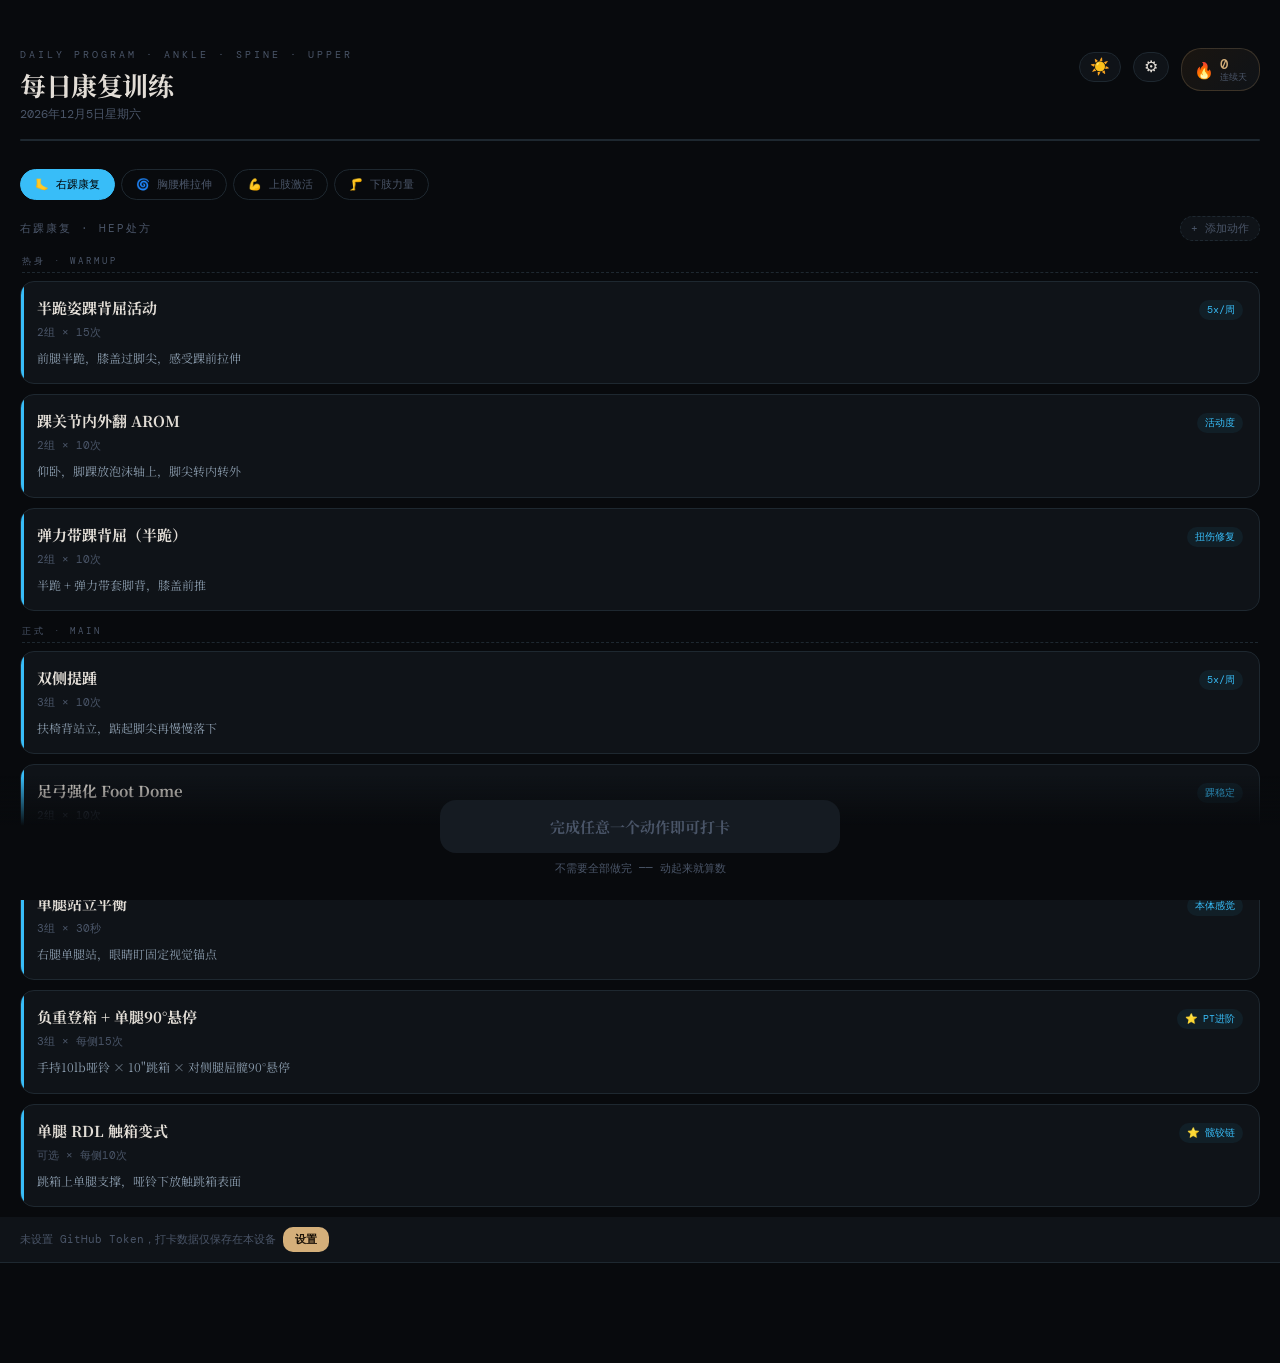
==== index.html @ ea58a3ab "feat: add lower body module — Glute Bridge, 螃蟹步, 深蹲, 单腿RDL, 鸽式 - 5 exercises across warmup/main/cool" ====
<!DOCTYPE html>
<html lang="zh">
<head>
<meta charset="UTF-8">
<meta name="viewport" content="width=device-width, initial-scale=1.0, maximum-scale=1.0, user-scalable=no">
<meta name="apple-mobile-web-app-capable" content="yes">
<meta name="apple-mobile-web-app-status-bar-style" content="black-translucent">
<meta name="apple-mobile-web-app-title" content="每日康复">
<title>每日康复训练</title>
<link rel="stylesheet" href="styles/main.css?v=2026-04-22d">
</head>
<body>

<div class="header">
  <div class="header-top">
    <div class="header-left">
      <div class="header-label">Daily Program · Ankle · Spine · Upper</div>
      <div class="header-title">每日康复训练</div>
      <div class="header-sub" id="dateDisplay"></div>
    </div>
    <button class="theme-toggle" id="themeToggle" onclick="toggleTheme()" aria-label="切换主题">☀️</button>
    <button class="settings-toggle" id="settingsToggle" onclick="openTokenSetup()" aria-label="设置">⚙</button>
    <div class="streak-pill" onclick="openHistory()">
      <span class="streak-flame">🔥</span>
      <div>
        <div class="streak-num" id="streakNum">0</div>
        <div class="streak-label">连续天</div>
      </div>
    </div>
  </div>
  <div class="progress-bar-wrap">
    <div class="progress-bar-fill" id="progressBar" style="width:0%"></div>
  </div>
</div>

<div class="tabs">
  <button class="tab active-ankle" onclick="showSection('ankle', this)">🦶 右踝康复</button>
  <button class="tab" onclick="showSection('spine', this)">🌀 胸腰椎拉伸</button>
  <button class="tab" onclick="showSection('upper', this)">💪 上肢激活</button>
  <button class="tab" onclick="showSection('lower', this)">🦵 下肢力量</button>
</div>

<div id="section-ankle" class="section"></div>
<div id="section-spine" class="section" style="display:none"></div>
<div id="section-upper" class="section" style="display:none"></div>
<div id="section-lower" class="section" style="display:none"></div>

<div class="token-notice" id="tokenNotice" style="display:none">
  <span>未设置 GitHub Token，打卡数据仅保存在本设备</span>
  <button onclick="openTokenSetup()">设置</button>
</div>

<div class="bottom-bar">
  <button class="checkin-btn" id="checkinBtn" onclick="doCheckin()">今日打卡 · 领取惊喜</button>
  <div class="checkin-sub" id="checkinSub"></div>
</div>

<div class="countdown-overlay" id="countdownOverlay" onclick="skipCountdown()">
  <div class="countdown-num" id="countdownNum">3</div>
  <div class="countdown-hint">点击跳过</div>
</div>

<div class="exit-popup-backdrop" id="exitPopupBackdrop">
  <div class="exit-popup">
    <div class="exit-popup-title">保存进度？</div>
    <div class="exit-popup-body" id="exitPopupBody">你完成了 N 组 · 共 M 组</div>
    <div class="exit-popup-btns">
      <button class="btn btn-secondary" onclick="exitDiscard()">放弃</button>
      <button class="btn btn-primary" onclick="exitContinue()">继续训练</button>
      <button class="btn btn-gold" id="exitSaveBtn" onclick="exitSave()">保存</button>
    </div>
  </div>
</div>

<div class="save-toast" id="saveToast">
  <span id="saveToastText">已保存 ✓</span>
  <a id="saveToastLink" href="#" target="_blank" style="display:none">查看记录 →</a>
  <button id="saveToastRetry" onclick="retryCheckinSave()" style="display:none">重试</button>
</div>

<div class="overlay" id="tokenSetupOverlay">
  <div class="form-container">
    <div class="form-title">GitHub 同步设置</div>
    <div class="form-sub">Token 只存在你的设备，不进代码</div>
    <div class="form-group">
      <label class="form-label">Fine-Grained PAT</label>
      <input type="password" class="form-input" id="tokenInput" placeholder="github_pat_…">
      <div class="form-helper">GitHub → Settings → Developer Settings → Fine-grained tokens<br>权限：Contents → Read and Write · 仓库：ohchocolate/rehab</div>
    </div>
    <div class="reward-btns" style="margin-top:24px; gap:10px; flex-direction:column">
      <button class="btn btn-gold" onclick="saveTokenSetup()">确认保存</button>
      <button class="btn btn-secondary" onclick="closeTokenSetup()">取消</button>
      <button class="btn delete-btn" onclick="clearTokenAndReset()">清除 Token</button>
    </div>
  </div>
</div>

<div class="overlay" id="timerOverlay">
  <div class="timer-top">
    <div class="timer-label" id="timerSection">右踝康复</div>
    <div class="timer-name" id="timerName">动作名称</div>
    <div class="timer-sets-info" id="timerSetsInfo"></div>
    <div class="set-counter" id="setCounter"></div>
    <div class="timer-ring-wrap">
      <svg viewBox="0 0 200 200">
        <circle class="timer-ring-bg" cx="100" cy="100" r="88"/>
        <circle class="timer-ring-fg" id="timerRing" cx="100" cy="100" r="88"
          stroke="#38BDF8"
          stroke-dasharray="553"
          stroke-dashoffset="0"/>
      </svg>
      <div class="timer-count">
        <div class="timer-num" id="timerNum">—</div>
        <div class="timer-unit" id="timerUnitLabel">秒</div>
      </div>
    </div>
    <div class="timer-cue" id="timerCue"></div>
  </div>

  <div class="timer-scroll">
    <div class="variants-wrap" id="variantsWrap" style="display:none">
      <div class="variants-label">选择当前级别</div>
      <div id="variantsList"></div>
    </div>
    <div class="instructions-panel" id="instructionsPanel"></div>
  </div>

  <div class="timer-bottom">
    <div class="timer-btns">
      <button class="btn btn-secondary" onclick="closeTimer()">← 返回</button>
      <button class="btn btn-primary" id="timerMainBtn" onclick="toggleTimer()">开始</button>
    </div>
    <button class="manual-plus-btn" onclick="manualIncrementSet()">+1 组（手动计入）</button>
  </div>
</div>

<div class="overlay reward-overlay" id="rewardOverlay">
  <div class="reward-container">
    <div class="reward-stars">✦ &nbsp;✦ &nbsp;✦</div>
    <div class="reward-label" id="rewardStreakLabel">连续打卡 · 第 1 天</div>
    <div class="reward-card">
      <div class="reward-category" id="rewardCategory">—</div>
      <div class="reward-content" id="rewardContent"></div>
    </div>
    <div class="reward-note" id="rewardNote">今日已打卡 · 明日再见</div>
    <div class="reward-btns">
      <button class="btn btn-secondary" onclick="closeReward()">收起</button>
      <button class="btn btn-gold" onclick="openHistory()">收藏夹</button>
    </div>
  </div>
</div>

<div class="overlay" id="historyOverlay">
  <div class="reward-container">
    <div class="history-title">🏛 打卡收藏夹</div>
    <div class="history-sub" id="historyStatsText">0 天 · 0 份惊喜</div>
    <div class="streak-calendar" id="calendarDots"></div>
    <div class="history-list" id="historyList"></div>
    <div class="reward-btns" style="margin-top:20px">
      <button class="btn btn-secondary" onclick="closeHistory()">关闭</button>
    </div>
  </div>
</div>

<div class="overlay" id="addExerciseOverlay">
  <div class="form-container">
    <div class="form-title" id="formTitle">添加动作</div>
    <div class="form-sub" id="formSub">自定义你的康复动作</div>

    <div class="form-group">
      <label class="form-label">归入模块</label>
      <div class="form-radio-row" id="formModuleRow">
        <div class="form-radio" data-mod="ankle">🦶 右踝康复</div>
        <div class="form-radio" data-mod="spine">🌀 胸腰椎</div>
        <div class="form-radio" data-mod="upper">💪 上肢</div>
        <div class="form-radio" data-mod="lower">🦵 下肢</div>
      </div>
    </div>

    <div class="form-group">
      <label class="form-label">动作名称</label>
      <input type="text" class="form-input" id="formName" placeholder="例如：单腿硬拉">
    </div>

    <div class="form-group">
      <label class="form-label">简短描述（卡片上显示）</label>
      <input type="text" class="form-input" id="formBrief" placeholder="例如：手持哑铃，身体前倾抬腿">
    </div>

    <div class="form-group">
      <label class="form-label">计时方式</label>
      <div class="form-radio-row" id="formTimerTypeRow">
        <div class="form-radio" data-type="reps">次数</div>
        <div class="form-radio" data-type="hold">秒数</div>
      </div>
    </div>

    <div class="form-row">
      <div class="form-group">
        <label class="form-label" id="formAmountLabel">每组次数</label>
        <input type="number" class="form-input" id="formAmount" placeholder="10" min="1">
      </div>
      <div class="form-group">
        <label class="form-label">总组数</label>
        <input type="number" class="form-input" id="formSets" placeholder="3" min="1" max="10">
      </div>
    </div>

    <div class="form-group">
      <label class="form-label">标签（可选）</label>
      <input type="text" class="form-input" id="formBadge" placeholder="例如：右踝进阶">
    </div>

    <div class="form-group">
      <label class="form-label">起始姿势（可选）</label>
      <textarea class="form-textarea" id="formSetup" placeholder="描述开始时身体如何摆放"></textarea>
    </div>

    <div class="form-group">
      <label class="form-label">动作步骤（可选）</label>
      <textarea class="form-textarea" id="formSteps" placeholder="每步一行，按回车分隔"></textarea>
      <div class="form-helper">每步单独一行，按回车键换行</div>
    </div>

    <div class="form-group">
      <label class="form-label">关键提示（可选）</label>
      <textarea class="form-textarea" id="formCues" placeholder="每条一行，按回车分隔"></textarea>
    </div>

    <div class="form-group">
      <label class="form-label">呼吸配合（可选）</label>
      <input type="text" class="form-input" id="formBreath" placeholder="例如：发力时呼气">
    </div>

    <div class="reward-btns" style="margin-top:24px; gap:10px;">
      <button class="btn btn-secondary" onclick="closeAddExercise()">取消</button>
      <button class="btn delete-btn" id="formDeleteBtn" style="display:none" onclick="deleteCustomExercise()">删除</button>
      <button class="btn btn-gold" onclick="saveCustomExercise()">保存</button>
    </div>
  </div>
</div>

<script type="module" src="src/app.js?v=2026-04-22d"></script>
</body>
</html>
---- styles/main.css ----
@import url('https://fonts.googleapis.com/css2?family=DM+Mono:wght@300;400;500&family=Noto+Serif+SC:wght@300;400;700&family=Ma+Shan+Zheng&display=swap');

:root {
  --bg: #080A0D;
  --surface: #0F1318;
  --surface2: #151B22;
  --border: #1E2830;
  --text: #E2DDD6;
  --muted: #4A5568;
  --ankle: #38BDF8;
  --spine: #F97316;
  --upper: #A78BFA;
  --lower: #10B981;
  --done: #34D399;
  --gold: #D4AF7A;
}

* { margin: 0; padding: 0; box-sizing: border-box; -webkit-tap-highlight-color: transparent; }

body {
  background: var(--bg);
  color: var(--text);
  font-family: 'Noto Serif SC', serif;
  min-height: 100vh;
  padding: 0 0 100px;
  overflow-x: hidden;
}

.header { padding: 48px 20px 12px; }
.header-top { display: flex; justify-content: space-between; align-items: flex-start; margin-bottom: 12px; gap: 12px; }
.header-left { flex: 1; min-width: 0; }
.header-label {
  font-family: 'DM Mono', monospace;
  font-size: 10px;
  letter-spacing: 3px;
  color: var(--muted);
  text-transform: uppercase;
  margin-bottom: 8px;
}
.header-title { font-size: 26px; font-weight: 700; letter-spacing: -0.5px; line-height: 1.2; }
.header-sub { font-size: 12px; color: var(--muted); margin-top: 6px; font-family: 'DM Mono', monospace; }

.streak-pill {
  background: linear-gradient(135deg, #1a1510, #0F1318);
  border: 1px solid #D4AF7A33;
  border-radius: 20px;
  padding: 8px 12px;
  cursor: pointer;
  display: flex;
  align-items: center;
  gap: 6px;
  transition: all 0.2s;
  flex-shrink: 0;
}
.streak-pill:active { transform: scale(0.95); }
.streak-flame { font-size: 16px; }
.streak-num { font-family: 'DM Mono', monospace; font-size: 14px; color: var(--gold); font-weight: 500; line-height: 1; }
.streak-label { font-size: 9px; color: var(--muted); font-family: 'DM Mono', monospace; line-height: 1; margin-top: 2px; }

.progress-bar-wrap { margin: 16px 0 0; height: 2px; background: var(--border); border-radius: 2px; overflow: hidden; }
.progress-bar-fill {
  height: 100%;
  background: linear-gradient(90deg, var(--ankle), var(--spine), var(--upper), var(--lower));
  border-radius: 2px;
  transition: width 0.5s ease;
}

.tabs { display: flex; gap: 6px; padding: 16px 20px 0; overflow-x: auto; scrollbar-width: none; }
.tabs::-webkit-scrollbar { display: none; }
.tab {
  flex-shrink: 0;
  padding: 7px 14px;
  border-radius: 20px;
  border: 1px solid var(--border);
  background: transparent;
  color: var(--muted);
  font-family: 'DM Mono', monospace;
  font-size: 11px;
  cursor: pointer;
  transition: all 0.2s;
}
.tab.active-ankle { background: var(--ankle); color: #000; border-color: var(--ankle); }
.tab.active-spine { background: var(--spine); color: #000; border-color: var(--spine); }
.tab.active-upper { background: var(--upper); color: #000; border-color: var(--upper); }
.tab.active-lower { background: var(--lower); color: #000; border-color: var(--lower); }

.section { padding: 16px 20px 0; }
.section-header {
  font-size: 11px;
  font-family: 'DM Mono', monospace;
  letter-spacing: 2px;
  color: var(--muted);
  text-transform: uppercase;
  margin-bottom: 12px;
  display: flex;
  justify-content: space-between;
  align-items: center;
}
.add-btn {
  background: var(--surface);
  border: 1px dashed var(--border);
  color: var(--muted);
  padding: 4px 10px;
  border-radius: 14px;
  font-family: 'DM Mono', monospace;
  font-size: 11px;
  cursor: pointer;
  transition: all 0.2s;
}
.add-btn:active { transform: scale(0.95); }
.add-btn:hover { color: var(--text); border-color: var(--text); }

.ex-card.custom::after {
  content: '✎';
  position: absolute;
  top: 14px;
  right: 14px;
  color: var(--muted);
  font-size: 12px;
  opacity: 0.5;
}

/* Add exercise form */
.form-container {
  max-width: 480px;
  width: 100%;
}
.form-title {
  font-size: 22px;
  font-weight: 700;
  text-align: center;
  margin-bottom: 6px;
}
.form-sub {
  font-family: 'DM Mono', monospace;
  font-size: 11px;
  color: var(--muted);
  text-align: center;
  margin-bottom: 24px;
  letter-spacing: 2px;
}
.form-group { margin-bottom: 16px; }
.form-label {
  font-family: 'DM Mono', monospace;
  font-size: 10px;
  color: var(--muted);
  letter-spacing: 2px;
  text-transform: uppercase;
  margin-bottom: 6px;
  display: block;
}
.form-input, .form-textarea, .form-select {
  width: 100%;
  background: var(--surface);
  border: 1px solid var(--border);
  border-radius: 10px;
  padding: 12px 14px;
  color: var(--text);
  font-family: 'Noto Serif SC', serif;
  font-size: 14px;
  resize: vertical;
  -webkit-appearance: none;
  appearance: none;
}
.form-input:focus, .form-textarea:focus, .form-select:focus {
  outline: none;
  border-color: var(--gold);
}
.form-textarea { min-height: 80px; }
.form-row {
  display: grid;
  grid-template-columns: 1fr 1fr;
  gap: 10px;
}
.form-radio-row {
  display: flex;
  gap: 8px;
}
.form-radio {
  flex: 1;
  padding: 10px;
  background: var(--surface);
  border: 1px solid var(--border);
  border-radius: 10px;
  color: var(--muted);
  font-family: 'DM Mono', monospace;
  font-size: 12px;
  text-align: center;
  cursor: pointer;
  transition: all 0.2s;
}
.form-radio.selected {
  background: var(--gold);
  color: #1a1208;
  border-color: var(--gold);
  font-weight: 700;
}
.form-helper {
  font-size: 11px;
  color: var(--muted);
  margin-top: 4px;
  font-family: 'DM Mono', monospace;
}

.delete-btn {
  background: #3a1818;
  color: #F87171;
  border: 1px solid #F8717133;
}

.ex-card {
  background: var(--surface);
  border: 1px solid var(--border);
  border-radius: 14px;
  padding: 16px;
  margin-bottom: 10px;
  cursor: pointer;
  transition: all 0.2s;
  position: relative;
  overflow: hidden;
}
.ex-card::before {
  content: '';
  position: absolute;
  left: 0; top: 0; bottom: 0;
  width: 3px;
  border-radius: 3px 0 0 3px;
}
.ex-card.ankle::before { background: var(--ankle); }
.ex-card.spine::before { background: var(--spine); }
.ex-card.upper::before { background: var(--upper); }
.ex-card.lower::before { background: var(--lower); }
.ex-card.completed { opacity: 0.5; }

.ex-top { display: flex; justify-content: space-between; align-items: flex-start; }
.ex-name { font-size: 15px; font-weight: 700; line-height: 1.3; padding-right: 8px; }
.ex-badge {
  font-family: 'DM Mono', monospace;
  font-size: 10px;
  padding: 3px 8px;
  border-radius: 20px;
  flex-shrink: 0;
  margin-top: 2px;
}
.ankle .ex-badge { background: #38BDF811; color: var(--ankle); }
.spine .ex-badge { background: #F9731611; color: var(--spine); }
.upper .ex-badge { background: #A78BFA11; color: var(--upper); }
.lower .ex-badge { background: #10B98111; color: var(--lower); }

.ex-sets { font-family: 'DM Mono', monospace; font-size: 11px; color: var(--muted); margin-top: 5px; }
.ex-cue { font-size: 12px; color: #8899AA; margin-top: 8px; line-height: 1.6; }
.ex-check {
  position: absolute;
  right: 14px; bottom: 14px;
  width: 22px; height: 22px;
  border-radius: 50%;
  background: var(--done);
  display: flex;
  align-items: center;
  justify-content: center;
  font-size: 12px;
  opacity: 0;
  transition: opacity 0.3s;
}
.ex-card.completed .ex-check { opacity: 1; }

.overlay {
  position: fixed;
  inset: 0;
  background: var(--bg);
  z-index: 100;
  display: flex;
  flex-direction: column;
  align-items: center;
  justify-content: flex-start;
  padding: 0;
  opacity: 0;
  pointer-events: none;
  transition: opacity 0.3s;
  overflow: hidden;
}

/* Non-timer overlays (reward, history) need scroll + padding */
.overlay.reward-overlay,
.overlay#historyOverlay,
.overlay#addExerciseOverlay {
  padding: 40px 20px;
  overflow-y: auto;
  justify-content: flex-start;
}

/* Timer overlay specific layout */
#timerOverlay {
  display: flex;
  flex-direction: column;
}
.timer-top {
  position: sticky;
  top: 0;
  background: var(--bg);
  width: 100%;
  padding: 32px 20px 16px;
  display: flex;
  flex-direction: column;
  align-items: center;
  z-index: 5;
  border-bottom: 1px solid var(--border);
}
.timer-scroll {
  flex: 1;
  width: 100%;
  overflow-y: auto;
  -webkit-overflow-scrolling: touch;
  padding: 20px 20px 120px;
  display: flex;
  flex-direction: column;
  align-items: center;
}
.timer-bottom {
  position: absolute;
  bottom: 0;
  left: 0;
  right: 0;
  padding: 16px 20px 28px;
  background: linear-gradient(transparent, var(--bg) 30%);
  display: flex;
  flex-direction: column;
  align-items: center;
  z-index: 10;
}
.timer-bottom .timer-btns {
  width: 100%;
  max-width: 360px;
  margin-top: 0;
}
.overlay.visible { opacity: 1; pointer-events: all; }

.timer-label {
  font-family: 'DM Mono', monospace;
  font-size: 10px;
  letter-spacing: 3px;
  color: var(--muted);
  text-transform: uppercase;
  margin-bottom: 6px;
}
.timer-name { font-size: 18px; font-weight: 700; text-align: center; margin-bottom: 4px; line-height: 1.3; }
.timer-sets-info { font-family: 'DM Mono', monospace; font-size: 11px; color: var(--muted); margin-bottom: 14px; }

.timer-ring-wrap { position: relative; width: 140px; height: 140px; margin-bottom: 10px; }
.timer-ring-wrap svg { position: absolute; inset: 0; transform: rotate(-90deg); width: 100%; height: 100%; }
.timer-ring-bg { fill: none; stroke: var(--surface2); stroke-width: 5; }
.timer-ring-fg { fill: none; stroke-width: 5; stroke-linecap: round; transition: stroke-dashoffset 0.5s linear, stroke 0.3s; }
.timer-count { position: absolute; inset: 0; display: flex; flex-direction: column; align-items: center; justify-content: center; }
.timer-num { font-family: 'DM Mono', monospace; font-size: 40px; font-weight: 500; line-height: 1; }
.timer-unit { font-family: 'DM Mono', monospace; font-size: 10px; color: var(--muted); margin-top: 3px; letter-spacing: 2px; }
.timer-cue { font-size: 12px; color: #8899AA; text-align: center; line-height: 1.5; max-width: 320px; min-height: 16px; }
.timer-btns { display: flex; gap: 10px; width: 100%; max-width: 360px; }

/* Variant picker */
.variants-wrap {
  width: 100%;
  max-width: 360px;
  margin-bottom: 20px;
}
.variants-label {
  font-family: 'DM Mono', monospace;
  font-size: 10px;
  letter-spacing: 2px;
  color: var(--muted);
  text-transform: uppercase;
  margin-bottom: 8px;
  text-align: center;
}
.variant-option {
  background: var(--surface);
  border: 1px solid var(--border);
  border-radius: 10px;
  padding: 10px 14px;
  margin-bottom: 6px;
  cursor: pointer;
  transition: all 0.2s;
}
.variant-option.selected {
  background: #A78BFA22;
  border-color: var(--upper);
}
.variant-option-label {
  font-size: 13px;
  font-weight: 700;
  color: var(--text);
}
.variant-option.selected .variant-option-label {
  color: var(--upper);
}
.variant-option-detail {
  font-size: 11px;
  color: var(--muted);
  margin-top: 3px;
  line-height: 1.5;
}

/* Structured instructions */
.instructions-panel {
  width: 100%;
  max-width: 380px;
  text-align: left;
}
.instr-block {
  background: var(--surface);
  border-radius: 12px;
  padding: 14px 16px;
  margin-bottom: 10px;
  border-left: 2px solid var(--border);
}
.instr-label {
  font-family: 'DM Mono', monospace;
  font-size: 10px;
  letter-spacing: 2px;
  color: var(--muted);
  text-transform: uppercase;
  margin-bottom: 8px;
}
.instr-setup-text {
  font-size: 13px;
  color: #B8C4CC;
  line-height: 1.7;
}
.instr-steps {
  margin: 0;
  padding-left: 20px;
}
.instr-steps li {
  font-size: 13px;
  color: #B8C4CC;
  line-height: 1.7;
  margin-bottom: 6px;
}
.instr-cues {
  margin: 0;
  padding: 0;
  list-style: none;
}
.instr-cues li {
  font-size: 13px;
  color: #B8C4CC;
  line-height: 1.7;
  margin-bottom: 6px;
  padding-left: 14px;
  position: relative;
}
.instr-cues li::before {
  content: '›';
  position: absolute;
  left: 0;
  color: var(--gold);
  font-weight: 700;
}
.instr-breath {
  font-size: 13px;
  color: #B8C4CC;
  line-height: 1.7;
  font-style: italic;
}
.instr-block-setup { border-left-color: #60A5FA; }
.instr-block-steps { border-left-color: var(--done); }
.instr-block-cues { border-left-color: var(--gold); }
.instr-block-breath { border-left-color: #F472B6; }

.btn {
  flex: 1;
  padding: 14px;
  border: none;
  border-radius: 12px;
  font-family: 'DM Mono', monospace;
  font-size: 13px;
  font-weight: 500;
  cursor: pointer;
  transition: all 0.2s;
}
.btn-primary { background: var(--text); color: var(--bg); }
.btn-secondary { background: var(--surface2); color: var(--muted); }
.btn-gold { background: var(--gold); color: #1a1208; }
.btn:active { transform: scale(0.97); }

.set-counter { display: flex; gap: 5px; margin-bottom: 12px; }
.set-dot { width: 7px; height: 7px; border-radius: 50%; background: var(--border); transition: background 0.3s; }
.set-dot.done { background: var(--done); }
.set-dot.current { background: var(--text); }

.bottom-bar {
  position: fixed;
  bottom: 0; left: 0; right: 0;
  background: linear-gradient(transparent, var(--bg) 40%);
  padding: 24px 20px 24px;
  z-index: 50;
}
.checkin-btn {
  width: 100%;
  max-width: 400px;
  margin: 0 auto;
  display: block;
  background: linear-gradient(135deg, #D4AF7A, #B8895A);
  color: #1a1208;
  border: none;
  border-radius: 16px;
  padding: 16px;
  font-family: 'Noto Serif SC', serif;
  font-weight: 700;
  font-size: 15px;
  cursor: pointer;
  box-shadow: 0 8px 32px #D4AF7A33;
  transition: all 0.2s;
}
.checkin-btn:active { transform: scale(0.98); }
.checkin-btn.done {
  background: linear-gradient(135deg, #1a2030, #0F1318);
  color: var(--gold);
  border: 1px solid #D4AF7A55;
  box-shadow: none;
}
.checkin-btn:disabled {
  background: var(--surface2);
  color: var(--muted);
  box-shadow: none;
  cursor: not-allowed;
}
.checkin-sub {
  text-align: center;
  font-size: 11px;
  color: var(--muted);
  font-family: 'DM Mono', monospace;
  margin-top: 8px;
  max-width: 400px;
  margin-left: auto;
  margin-right: auto;
}

.reward-overlay { background: radial-gradient(ellipse at top, #1a1208 0%, var(--bg) 70%); }
.reward-container {
  max-width: 480px;
  width: 100%;
  animation: rewardRise 0.8s cubic-bezier(0.23, 1, 0.32, 1);
}
@keyframes rewardRise {
  from { opacity: 0; transform: translateY(20px); }
  to { opacity: 1; transform: translateY(0); }
}

.reward-stars {
  text-align: center;
  margin-bottom: 8px;
  font-size: 14px;
  letter-spacing: 8px;
  color: var(--gold);
  animation: shimmer 2s ease-in-out infinite;
}
@keyframes shimmer {
  0%, 100% { opacity: 0.5; }
  50% { opacity: 1; }
}

.reward-label {
  font-family: 'DM Mono', monospace;
  font-size: 10px;
  letter-spacing: 4px;
  color: var(--gold);
  text-transform: uppercase;
  text-align: center;
  margin-bottom: 24px;
}

.reward-card {
  background: linear-gradient(145deg, #14100a 0%, #0c0906 100%);
  border: 1px solid #D4AF7A33;
  border-radius: 20px;
  padding: 32px 24px;
  position: relative;
  overflow: hidden;
}
.reward-card::before {
  content: '';
  position: absolute;
  top: -50%; left: -50%;
  width: 200%; height: 200%;
  background: radial-gradient(circle, #D4AF7A11 0%, transparent 40%);
  animation: breathe 4s ease-in-out infinite;
  pointer-events: none;
}
@keyframes breathe {
  0%, 100% { transform: scale(1); opacity: 0.5; }
  50% { transform: scale(1.1); opacity: 0.8; }
}

.reward-category {
  font-family: 'DM Mono', monospace;
  font-size: 10px;
  letter-spacing: 2px;
  color: #8a7555;
  margin-bottom: 20px;
  position: relative;
}
.reward-content { position: relative; }

.reward-quote {
  font-family: 'Ma Shan Zheng', 'Noto Serif SC', serif;
  font-size: 22px;
  line-height: 1.7;
  color: #E8DBC0;
  text-align: center;
  margin-bottom: 20px;
  letter-spacing: 2px;
}
.reward-quote-en {
  font-family: 'Noto Serif SC', serif;
  font-size: 17px;
  line-height: 1.6;
  color: #E8DBC0;
  font-style: italic;
  text-align: center;
  margin-bottom: 16px;
  letter-spacing: 0.3px;
}
.reward-body {
  font-size: 14px;
  line-height: 1.85;
  color: #B8A888;
  text-align: center;
  margin-bottom: 16px;
}
.reward-note {
  text-align: center;
  margin-top: 28px;
  font-size: 11px;
  color: var(--muted);
  font-family: 'DM Mono', monospace;
  letter-spacing: 1px;
}
.reward-btns { display: flex; gap: 10px; margin-top: 24px; }
.reward-btns .btn { max-width: none; }

.history-list {
  max-width: 480px;
  width: 100%;
  max-height: 55vh;
  overflow-y: auto;
  padding-right: 4px;
}
.history-list::-webkit-scrollbar { width: 4px; }
.history-list::-webkit-scrollbar-thumb { background: var(--border); border-radius: 2px; }

.history-item {
  background: var(--surface);
  border: 1px solid var(--border);
  border-left: 3px solid var(--gold);
  border-radius: 10px;
  padding: 14px 16px;
  margin-bottom: 8px;
  cursor: pointer;
  transition: all 0.2s;
}
.history-item:active { transform: scale(0.99); }

.history-date {
  font-family: 'DM Mono', monospace;
  font-size: 10px;
  color: var(--muted);
  margin-bottom: 6px;
  letter-spacing: 1px;
}
.history-preview {
  font-size: 13px;
  color: #B8A888;
  line-height: 1.6;
}
.history-cat {
  display: inline-block;
  font-family: 'DM Mono', monospace;
  font-size: 9px;
  padding: 2px 6px;
  background: #D4AF7A11;
  color: var(--gold);
  border-radius: 10px;
  margin-left: 6px;
}
.empty-history {
  text-align: center;
  color: var(--muted);
  font-size: 13px;
  padding: 40px 20px;
}
.history-title { font-size: 20px; font-weight: 700; margin-bottom: 4px; text-align: center; }
.history-sub {
  font-family: 'DM Mono', monospace;
  font-size: 11px;
  color: var(--muted);
  text-align: center;
  margin-bottom: 20px;
  letter-spacing: 2px;
}

.streak-calendar {
  display: flex;
  gap: 4px;
  justify-content: center;
  flex-wrap: wrap;
  max-width: 320px;
  margin: 0 auto 24px;
}
.cal-dot {
  width: 20px; height: 20px;
  border-radius: 4px;
  background: var(--border);
  display: flex;
  align-items: center;
  justify-content: center;
  font-family: 'DM Mono', monospace;
  font-size: 9px;
  color: var(--muted);
}
.cal-dot.done { background: var(--gold); color: #1a1208; font-weight: 700; }
.cal-dot.today { outline: 1px solid var(--text); outline-offset: 1px; }

/* ============ LIGHT MODE ============ */
body.light {
  --bg: #F5F1EA;
  --surface: #EDE9E0;
  --surface2: #E4DFD5;
  --border: #D4CEC4;
  --text: #1C1916;
  --muted: #8B8178;
}
body.light .timer-top { background: var(--bg); }
body.light .timer-bottom { background: linear-gradient(transparent, var(--bg) 30%); }
body.light .bottom-bar { background: linear-gradient(transparent, var(--bg) 40%); }
body.light .reward-overlay { background: radial-gradient(ellipse at top, #f0e8d8 0%, var(--bg) 70%); }
body.light .reward-card { background: linear-gradient(145deg, #ede3d0 0%, #e8ddc8 100%); }
body.light .checkin-btn.done { background: linear-gradient(135deg, #e8e0d0, #ddd5c5); }
body.light .instr-setup-text,
body.light .instr-steps li,
body.light .instr-cues li,
body.light .instr-breath { color: #4a4035; }
body.light .ex-cue { color: #6b6055; }
body.light .timer-cue { color: #6b6055; }

/* ============ THEME TOGGLE ============ */
.theme-toggle {
  background: var(--surface);
  border: 1px solid var(--border);
  border-radius: 20px;
  padding: 6px 10px;
  font-size: 16px;
  line-height: 1;
  color: var(--text);
  cursor: pointer;
  transition: all 0.2s;
  flex-shrink: 0;
  align-self: flex-start;
  margin-top: 4px;
}
.theme-toggle:hover { border-color: var(--gold); }
.theme-toggle:active { transform: scale(0.95); }

/* ============ COUNTDOWN OVERLAY ============ */
.countdown-overlay {
  position: fixed;
  inset: 0;
  z-index: 200;
  background: rgba(8, 10, 13, 0.92);
  display: flex;
  flex-direction: column;
  align-items: center;
  justify-content: center;
  opacity: 0;
  pointer-events: none;
  transition: opacity 0.2s;
  cursor: pointer;
}
.countdown-overlay.visible { opacity: 1; pointer-events: all; }
.countdown-num {
  font-family: 'DM Mono', monospace;
  font-size: 120px;
  font-weight: 500;
  color: var(--text);
  line-height: 1;
  animation: countPulse 1s ease-in-out;
}
@keyframes countPulse {
  0% { transform: scale(1.2); opacity: 0.5; }
  100% { transform: scale(1); opacity: 1; }
}
.countdown-hint {
  font-family: 'DM Mono', monospace;
  font-size: 11px;
  color: var(--muted);
  letter-spacing: 3px;
  margin-top: 24px;
  text-transform: uppercase;
}
body.light .countdown-overlay { background: rgba(245, 241, 234, 0.92); }

/* ============ EXIT POPUP (Option C) ============ */
.exit-popup-backdrop {
  position: fixed;
  inset: 0;
  z-index: 300;
  background: rgba(0,0,0,0.6);
  display: flex;
  align-items: center;
  justify-content: center;
  padding: 20px;
  opacity: 0;
  pointer-events: none;
  transition: opacity 0.2s;
}
.exit-popup-backdrop.visible { opacity: 1; pointer-events: all; }
.exit-popup {
  background: var(--surface);
  border: 1px solid var(--border);
  border-radius: 20px;
  padding: 28px 24px;
  width: 100%;
  max-width: 340px;
}
.exit-popup-title {
  font-size: 18px;
  font-weight: 700;
  text-align: center;
  margin-bottom: 8px;
}
.exit-popup-body {
  font-family: 'DM Mono', monospace;
  font-size: 12px;
  color: var(--muted);
  text-align: center;
  margin-bottom: 20px;
  letter-spacing: 1px;
}
.exit-popup-btns {
  display: flex;
  gap: 8px;
}
.exit-popup-btns .btn { font-size: 12px; padding: 12px 8px; }

/* ============ TOKEN NOTICE BANNER ============ */
.token-notice {
  background: var(--surface);
  border-bottom: 1px solid var(--border);
  padding: 10px 20px;
  display: flex;
  align-items: center;
  justify-content: space-between;
  gap: 12px;
  font-family: 'DM Mono', monospace;
  font-size: 11px;
  color: var(--muted);
}
.token-notice button {
  background: var(--gold);
  color: #1a1208;
  border: none;
  border-radius: 10px;
  padding: 5px 12px;
  font-family: 'DM Mono', monospace;
  font-size: 11px;
  font-weight: 700;
  cursor: pointer;
  flex-shrink: 0;
}

/* ============ SAVE TOAST ============ */
.save-toast {
  position: fixed;
  bottom: 90px;
  left: 50%;
  transform: translateX(-50%) translateY(20px);
  background: var(--surface);
  border: 1px solid var(--border);
  border-radius: 12px;
  padding: 12px 18px;
  display: flex;
  align-items: center;
  gap: 12px;
  font-family: 'DM Mono', monospace;
  font-size: 12px;
  color: var(--text);
  z-index: 400;
  opacity: 0;
  pointer-events: none;
  transition: all 0.3s cubic-bezier(0.34, 1.56, 0.64, 1);
  white-space: nowrap;
}
.save-toast.visible { opacity: 1; pointer-events: all; transform: translateX(-50%) translateY(0); }
.save-toast.success { border-color: var(--done); }
.save-toast.success #saveToastText { color: var(--done); }
.save-toast.error { border-color: #F87171; }
.save-toast.error #saveToastText { color: #F87171; }
.save-toast.saving { border-color: var(--muted); }
#saveToastLink {
  color: var(--ankle);
  text-decoration: none;
  font-size: 11px;
}
#saveToastRetry {
  background: #3a1818;
  color: #F87171;
  border: 1px solid #F8717133;
  border-radius: 8px;
  padding: 4px 10px;
  font-family: 'DM Mono', monospace;
  font-size: 11px;
  cursor: pointer;
}

/* ============ PARTIAL COMPLETION ============ */
.ex-card.partial { opacity: 0.75; }
.ex-card.partial .ex-check {
  opacity: 1;
  background: var(--muted);
  font-size: 10px;
}
.partial-label {
  color: var(--gold);
  font-size: 10px;
}

/* ============ TOKEN SETUP OVERLAY ============ */
.overlay#tokenSetupOverlay {
  padding: 60px 20px 40px;
  overflow-y: auto;
  justify-content: flex-start;
}

/* ============ SETTINGS TOGGLE (persistent gear) ============ */
.settings-toggle {
  background: var(--surface);
  border: 1px solid var(--border);
  border-radius: 20px;
  padding: 6px 10px;
  font-size: 16px;
  line-height: 1;
  color: var(--text);
  cursor: pointer;
  transition: all 0.2s;
  flex-shrink: 0;
  align-self: flex-start;
  margin-top: 4px;
}
.settings-toggle:hover { border-color: var(--gold); }
.settings-toggle:active { transform: scale(0.95); }

/* ============ CATEGORY DIVIDER ============ */
.category-divider {
  font-family: 'DM Mono', monospace;
  font-size: 9px;
  letter-spacing: 3px;
  color: var(--muted);
  text-transform: uppercase;
  margin: 14px 2px 8px;
  padding-bottom: 4px;
  border-bottom: 1px dashed var(--border);
}
.category-divider:first-of-type { margin-top: 4px; }

/* ============ MANUAL +1 SET BUTTON ============ */
.manual-plus-btn {
  margin: 10px 0 0;
  background: transparent;
  border: 1px dashed var(--border);
  color: var(--muted);
  border-radius: 20px;
  padding: 6px 14px;
  font-family: 'DM Mono', monospace;
  font-size: 10.5px;
  letter-spacing: 1px;
  opacity: 0.75;
  cursor: pointer;
  transition: all 0.2s;
}
.manual-plus-btn:hover { color: var(--text); border-color: var(--text); opacity: 1; }
.manual-plus-btn:active { transform: scale(0.96); }

/* ============ ANATOMY CARD (refactored from inline) ============ */
.anatomy-header {
  text-align: center;
  margin-bottom: 20px;
}
.anatomy-name-en {
  font-family: 'DM Mono', monospace;
  font-size: 20px;
  color: #E8DBC0;
  letter-spacing: 0.5px;
  font-weight: 500;
  line-height: 1.3;
  margin-bottom: 10px;
}
.anatomy-divider {
  height: 1px;
  width: 40px;
  background: #D4AF7A66;
  margin: 0 auto 10px;
}
.anatomy-name-zh {
  font-family: 'Ma Shan Zheng', serif;
  font-size: 28px;
  color: #D4AF7A;
  letter-spacing: 3px;
}
.reward-body-left {
  text-align: left;
  line-height: 1.9;
  color: #D8C9A8;
}
.reward-body-lg {
  font-size: 15px;
}

/* ============ LIGHT-MODE REWARD / CELEBRATION CONTRAST FIX ============ */
/* Never use muted/dim tones for milestone content — use strong accent or near-primary text */
body.light .reward-overlay {
  background: radial-gradient(ellipse at top, #FAF4E6 0%, var(--bg) 70%);
}
body.light .reward-card {
  background: linear-gradient(145deg, #FFFCF4 0%, #F5EDD8 100%);
  border-color: #B8895A55;
}
body.light .reward-card::before {
  background: radial-gradient(circle, #B8895A22 0%, transparent 40%);
}
body.light .reward-category { color: #8B6E3F; }
body.light .reward-label { color: #8B6E3F; }
body.light .reward-stars { color: #B8895A; }
body.light .reward-quote { color: #2E2212; font-weight: 500; }
body.light .reward-quote-en { color: #2E2212; font-weight: 500; }
body.light .reward-body { color: #4A3B24; }
body.light .reward-body-left { color: #4A3B24; }
body.light .reward-note { color: #8B6E3F; }
body.light .anatomy-name-en { color: #2E2212; }
body.light .anatomy-name-zh { color: #8B5A24; }
body.light .anatomy-divider { background: #B8895A88; }
body.light .history-item { border-left-color: #B8895A; background: #FFFCF4; }
body.light .history-preview { color: #3A3020; }
body.light .history-date { color: #6B5434; }
body.light .history-cat { background: #B8895A22; color: #8B5A24; }
body.light .history-title { color: var(--text); }
body.light .cal-dot.done { background: #B8895A; color: #FFFCF4; }

/* Day-mode streak-pill: darker gold for legibility on warm-white bg */
body.light .streak-pill {
  background: linear-gradient(135deg, #F5EDD8, #EDE3C9);
  border-color: #B8895A55;
}
body.light .streak-num { color: #8B5A24; }
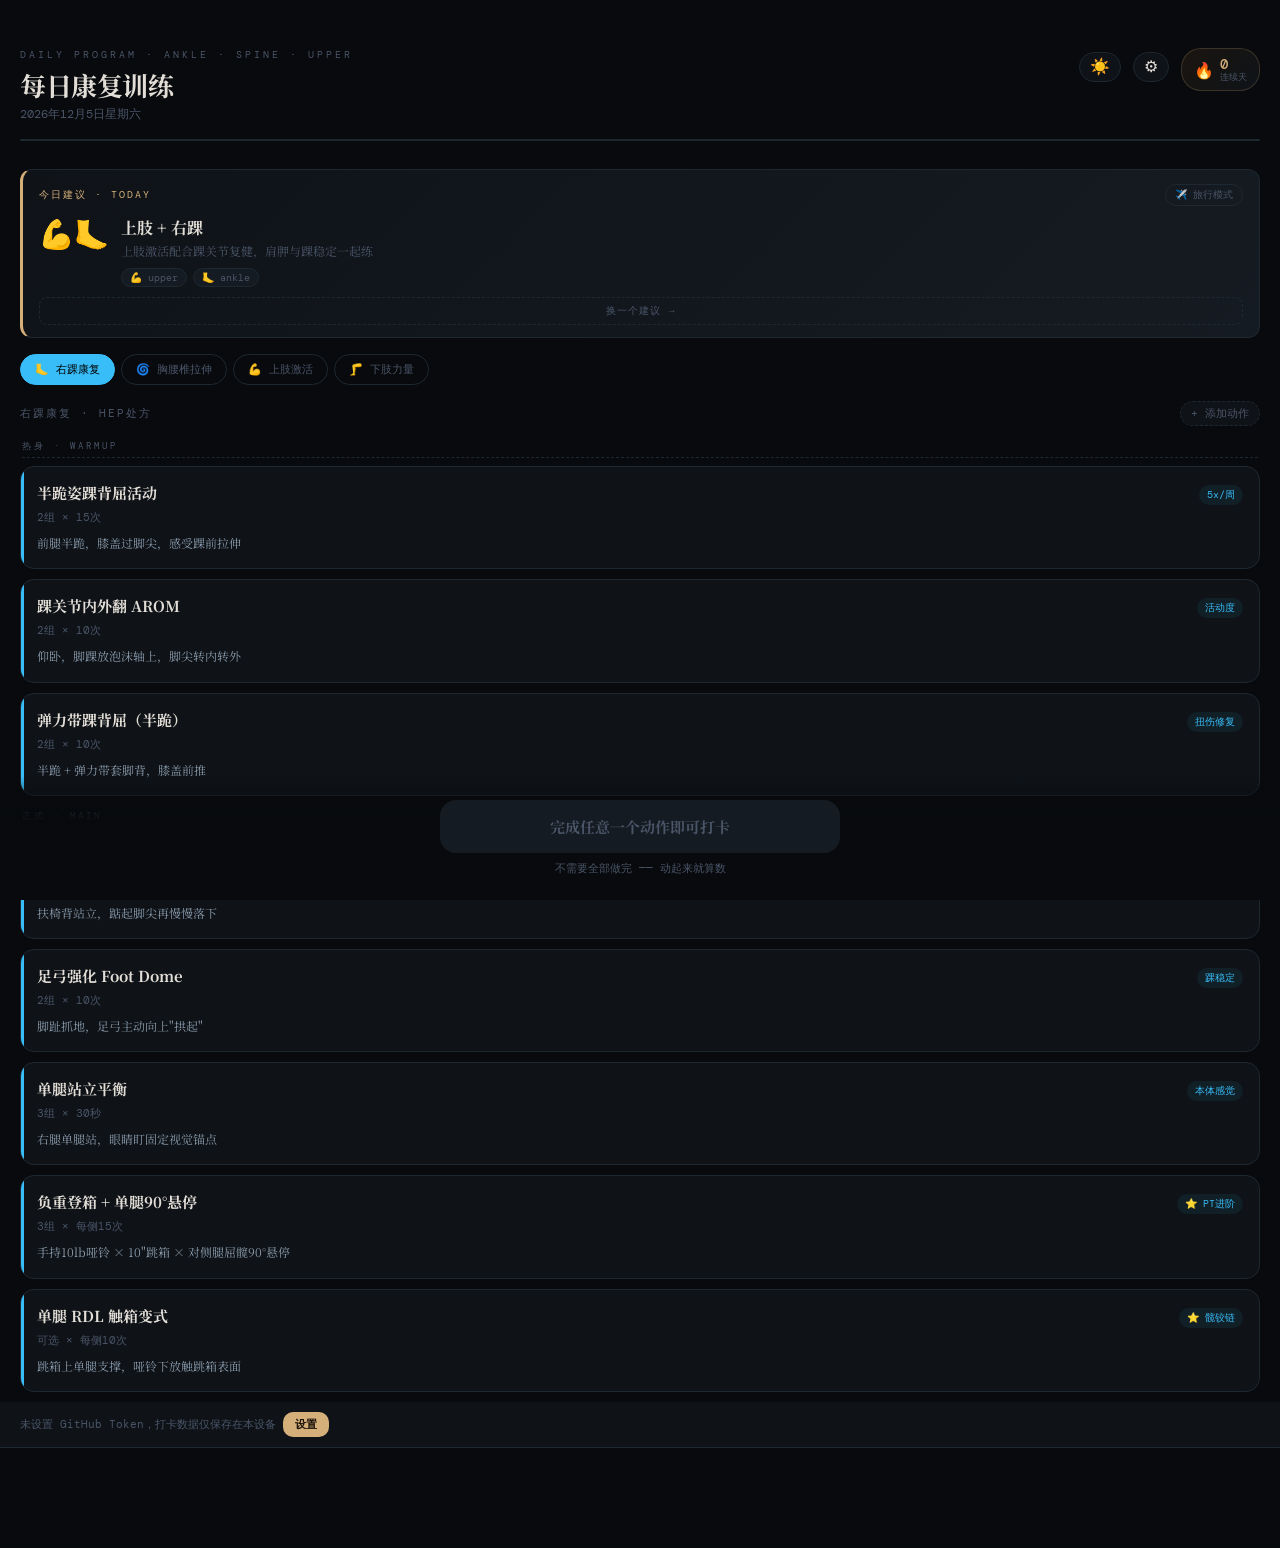
==== commit e743a60a: "feat: rehab-bandit prep — template registry, suggestion card, rating modal - Add 6 training template" ====
--- a/index.html
+++ b/index.html
@@ -7,7 +7,7 @@
 <meta name="apple-mobile-web-app-status-bar-style" content="black-translucent">
 <meta name="apple-mobile-web-app-title" content="每日康复">
 <title>每日康复训练</title>
-<link rel="stylesheet" href="styles/main.css?v=2026-04-22d">
+<link rel="stylesheet" href="styles/main.css?v=2026-04-22h">
 </head>
 <body>
 
@@ -32,6 +32,8 @@
     <div class="progress-bar-fill" id="progressBar" style="width:0%"></div>
   </div>
 </div>
+
+<div class="suggestion-card" id="suggestionCard"></div>
 
 <div class="tabs">
   <button class="tab active-ankle" onclick="showSection('ankle', this)">🦶 右踝康复</button>
@@ -134,6 +136,24 @@
   </div>
 </div>
 
+<div class="overlay rating-overlay" id="ratingOverlay">
+  <div class="rating-container">
+    <div class="rating-title">今天感觉如何？</div>
+    <div class="rating-sub">给今天打个分 · 帮我记住这种状态</div>
+    <div class="rating-emojis">
+      <button class="rating-btn" onclick="pickRating(1)"><span>🐌</span><em>1</em></button>
+      <button class="rating-btn" onclick="pickRating(2)"><span>🐢</span><em>2</em></button>
+      <button class="rating-btn" onclick="pickRating(3)"><span>🐰</span><em>3</em></button>
+      <button class="rating-btn" onclick="pickRating(4)"><span>🐎</span><em>4</em></button>
+      <button class="rating-btn" onclick="pickRating(5)"><span>🦄</span><em>5</em></button>
+    </div>
+    <div class="rating-hint" id="ratingHint">从蜗牛到独角兽 · 你今天哪只？</div>
+    <div class="reward-btns" style="margin-top:18px">
+      <button class="btn btn-secondary" onclick="skipRating()">跳过</button>
+    </div>
+  </div>
+</div>
+
 <div class="overlay reward-overlay" id="rewardOverlay">
   <div class="reward-container">
     <div class="reward-stars">✦ &nbsp;✦ &nbsp;✦</div>
@@ -240,6 +260,6 @@
   </div>
 </div>
 
-<script type="module" src="src/app.js?v=2026-04-22d"></script>
+<script type="module" src="src/app.js?v=2026-04-22h"></script>
 </body>
 </html>
--- a/styles/main.css
+++ b/styles/main.css
@@ -1024,19 +1024,19 @@
   border-color: #B8895A55;
 }
 body.light .reward-card::before {
-  background: radial-gradient(circle, #B8895A22 0%, transparent 40%);
-}
-body.light .reward-category { color: #8B6E3F; }
-body.light .reward-label { color: #8B6E3F; }
-body.light .reward-stars { color: #B8895A; }
-body.light .reward-quote { color: #2E2212; font-weight: 500; }
-body.light .reward-quote-en { color: #2E2212; font-weight: 500; }
-body.light .reward-body { color: #4A3B24; }
-body.light .reward-body-left { color: #4A3B24; }
-body.light .reward-note { color: #8B6E3F; }
-body.light .anatomy-name-en { color: #2E2212; }
-body.light .anatomy-name-zh { color: #8B5A24; }
-body.light .anatomy-divider { background: #B8895A88; }
+  background: radial-gradient(circle, #B8895A0D 0%, transparent 40%);
+}
+body.light .reward-category { color: #5C4321; font-weight: 600; }
+body.light .reward-label { color: #5C4321; font-weight: 500; }
+body.light .reward-stars { color: #8B5A24; }
+body.light .reward-quote { color: #1A0F05; font-weight: 500; }
+body.light .reward-quote-en { color: #1A0F05; font-weight: 500; }
+body.light .reward-body { color: #1F160A; font-weight: 500; }
+body.light .reward-body-left { color: #1F160A; font-weight: 500; }
+body.light .reward-note { color: #5C4321; font-weight: 500; }
+body.light .anatomy-name-en { color: #1A0F05; font-weight: 600; }
+body.light .anatomy-name-zh { color: #5A3710; font-weight: 700; }
+body.light .anatomy-divider { background: #8B5A24; }
 body.light .history-item { border-left-color: #B8895A; background: #FFFCF4; }
 body.light .history-preview { color: #3A3020; }
 body.light .history-date { color: #6B5434; }
@@ -1050,3 +1050,185 @@
   border-color: #B8895A55;
 }
 body.light .streak-num { color: #8B5A24; }
+
+/* ============ TODAY'S SUGGESTION CARD ============ */
+.suggestion-card {
+  margin: 16px 20px 0;
+  padding: 14px 16px 12px;
+  background: linear-gradient(135deg, var(--surface), var(--surface2));
+  border: 1px solid var(--border);
+  border-left: 3px solid var(--gold);
+  border-radius: 12px;
+  position: relative;
+}
+.suggest-top {
+  display: flex;
+  justify-content: space-between;
+  align-items: center;
+  margin-bottom: 10px;
+}
+.suggest-label {
+  font-family: 'DM Mono', monospace;
+  font-size: 10px;
+  letter-spacing: 2px;
+  color: var(--gold);
+  text-transform: uppercase;
+}
+.suggest-travel {
+  background: transparent;
+  border: 1px solid var(--border);
+  color: var(--muted);
+  padding: 3px 9px;
+  border-radius: 12px;
+  font-family: 'DM Mono', monospace;
+  font-size: 10px;
+  cursor: pointer;
+  transition: all 0.2s;
+}
+.suggest-travel.on {
+  background: var(--gold);
+  color: #1a1208;
+  border-color: var(--gold);
+}
+.suggest-body {
+  display: flex;
+  gap: 12px;
+  align-items: flex-start;
+}
+.suggest-icon { font-size: 28px; line-height: 1; flex-shrink: 0; padding-top: 2px; }
+.suggest-text { flex: 1; min-width: 0; }
+.suggest-name {
+  font-size: 16px;
+  font-weight: 700;
+  color: var(--text);
+  margin-bottom: 3px;
+}
+.suggest-desc {
+  font-size: 12px;
+  color: var(--muted);
+  line-height: 1.5;
+  margin-bottom: 8px;
+}
+.suggest-mods { display: flex; gap: 6px; flex-wrap: wrap; }
+.suggest-mod {
+  font-family: 'DM Mono', monospace;
+  font-size: 10px;
+  padding: 2px 8px;
+  border-radius: 10px;
+  background: var(--surface2);
+  color: var(--muted);
+  border: 1px solid var(--border);
+}
+.suggest-mod-rest { background: transparent; border-style: dashed; }
+.suggest-cycle {
+  width: 100%;
+  margin-top: 10px;
+  background: transparent;
+  border: 1px dashed var(--border);
+  color: var(--muted);
+  padding: 6px;
+  border-radius: 8px;
+  font-family: 'DM Mono', monospace;
+  font-size: 10px;
+  letter-spacing: 1px;
+  cursor: pointer;
+  transition: all 0.2s;
+}
+.suggest-cycle:hover { color: var(--gold); border-color: var(--gold); }
+
+body.light .suggestion-card {
+  background: linear-gradient(135deg, #FFFCF4, #F5EDD8);
+  border-color: #E5D7B5;
+  border-left-color: #8B5A24;
+}
+body.light .suggest-label { color: #8B5A24; }
+body.light .suggest-name { color: #1A0F05; }
+body.light .suggest-desc { color: #5C4321; }
+body.light .suggest-mod {
+  background: #FFFCF4;
+  color: #5C4321;
+  border-color: #D4BD8E;
+}
+body.light .suggest-cycle { color: #8B5A24; border-color: #D4BD8E; }
+body.light .suggest-travel { color: #5C4321; border-color: #D4BD8E; }
+
+/* ============ RATING MODAL (post-checkin feedback for bandit) ============ */
+.rating-overlay {
+  z-index: 1500;
+  justify-content: center !important;
+  padding: 20px !important;
+  background: rgba(8, 10, 13, 0.92);
+}
+body.light .rating-overlay { background: rgba(245, 237, 216, 0.94); }
+.rating-container {
+  max-width: 420px;
+  width: 100%;
+  background: var(--surface);
+  border: 1px solid var(--border);
+  border-radius: 16px;
+  padding: 28px 22px 22px;
+  text-align: center;
+}
+.rating-title {
+  font-size: 22px;
+  font-weight: 700;
+  color: var(--text);
+  margin-bottom: 6px;
+}
+.rating-sub {
+  font-family: 'DM Mono', monospace;
+  font-size: 11px;
+  letter-spacing: 1.5px;
+  color: var(--muted);
+  margin-bottom: 22px;
+}
+.rating-emojis {
+  display: grid;
+  grid-template-columns: repeat(5, 1fr);
+  gap: 8px;
+  margin-bottom: 14px;
+}
+.rating-btn {
+  background: var(--surface2);
+  border: 1px solid var(--border);
+  border-radius: 10px;
+  padding: 10px 4px 6px;
+  cursor: pointer;
+  transition: all 0.15s;
+  display: flex;
+  flex-direction: column;
+  align-items: center;
+  gap: 2px;
+}
+.rating-btn span { font-size: 26px; line-height: 1; }
+.rating-btn em {
+  font-family: 'DM Mono', monospace;
+  font-style: normal;
+  font-size: 10px;
+  color: var(--muted);
+}
+.rating-btn:hover, .rating-btn.selected {
+  border-color: var(--gold);
+  background: var(--bg);
+  transform: translateY(-2px);
+}
+.rating-btn:hover em, .rating-btn.selected em { color: var(--gold); }
+.rating-hint {
+  font-size: 12px;
+  color: var(--muted);
+  font-style: italic;
+}
+
+body.light .rating-container {
+  background: #FFFCF4;
+  border-color: #E5D7B5;
+}
+body.light .rating-title { color: #1A0F05; }
+body.light .rating-sub { color: #8B5A24; }
+body.light .rating-btn { background: #F5EDD8; border-color: #D4BD8E; }
+body.light .rating-btn em { color: #8B5A24; }
+body.light .rating-btn:hover, body.light .rating-btn.selected {
+  background: #FFFCF4;
+  border-color: #8B5A24;
+}
+body.light .rating-hint { color: #5C4321; }
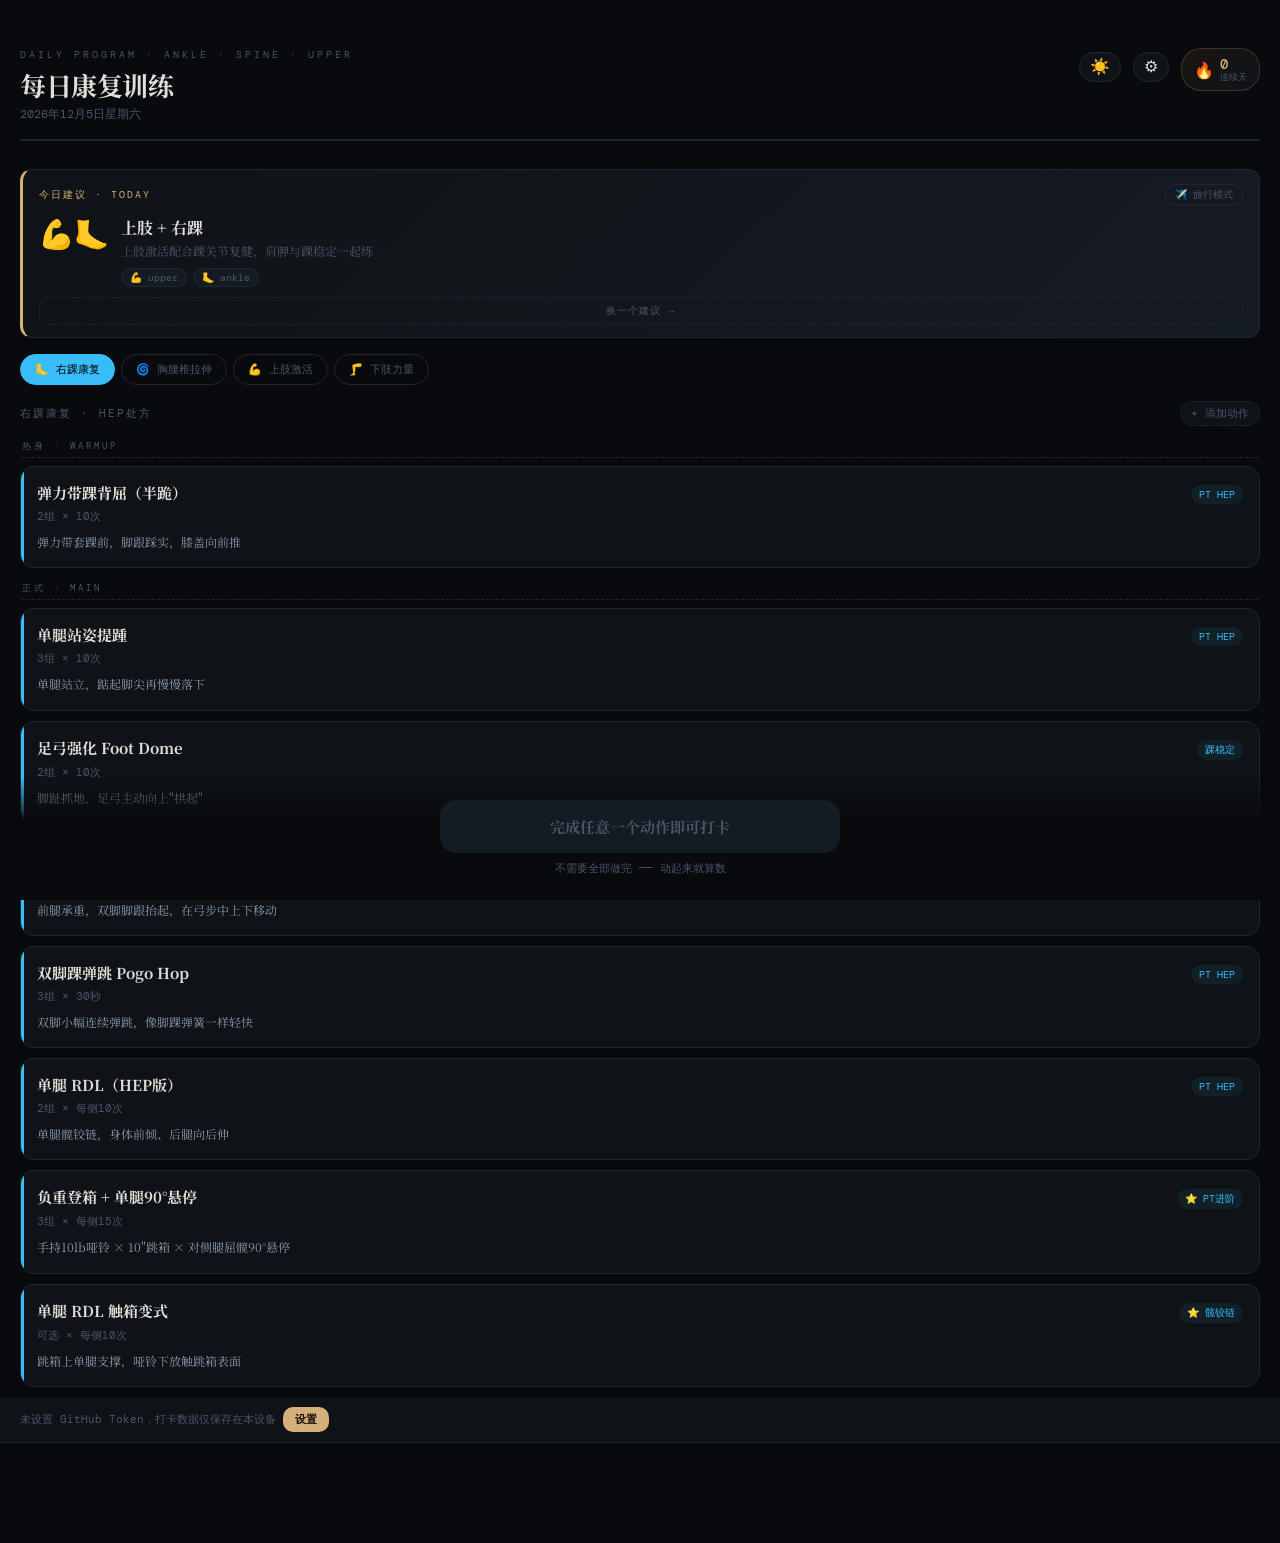
==== commit 480cc8e8: "feat(exercises): update HEP from latest PT plan Co-authored-by: Codex <codex@openai.com>" ====
--- a/index.html
+++ b/index.html
@@ -7,7 +7,7 @@
 <meta name="apple-mobile-web-app-status-bar-style" content="black-translucent">
 <meta name="apple-mobile-web-app-title" content="每日康复">
 <title>每日康复训练</title>
-<link rel="stylesheet" href="styles/main.css?v=2026-04-22h">
+<link rel="stylesheet" href="styles/main.css?v=2026-04-29a">
 </head>
 <body>
 
@@ -260,6 +260,6 @@
   </div>
 </div>
 
-<script type="module" src="src/app.js?v=2026-04-22h"></script>
+<script type="module" src="src/app.js?v=2026-05-02a"></script>
 </body>
 </html>
--- a/styles/main.css
+++ b/styles/main.css
@@ -698,27 +698,206 @@
   letter-spacing: 2px;
 }
 
+/* ============ MONTH CALENDAR ============ */
 .streak-calendar {
-  display: flex;
+  max-width: 360px;
+  margin: 0 auto 16px;
+}
+
+.history-month-nav {
+  display: flex;
+  align-items: center;
+  justify-content: space-between;
+  margin-bottom: 12px;
+  padding: 0 4px;
+}
+.month-nav-btn {
+  background: var(--surface);
+  border: 1px solid var(--border);
+  color: var(--text);
+  width: 32px;
+  height: 32px;
+  border-radius: 8px;
+  font-size: 14px;
+  cursor: pointer;
+  transition: all 0.15s;
+  font-family: 'DM Mono', monospace;
+}
+.month-nav-btn:hover:not(:disabled) {
+  border-color: var(--gold);
+  color: var(--gold);
+}
+.month-nav-btn:disabled {
+  opacity: 0.3;
+  cursor: not-allowed;
+}
+.month-label {
+  font-family: 'Noto Serif SC', serif;
+  font-size: 15px;
+  font-weight: 700;
+  color: var(--text);
+  letter-spacing: 1px;
+}
+
+.cal-dow {
+  display: grid;
+  grid-template-columns: repeat(7, 1fr);
   gap: 4px;
+  margin-bottom: 6px;
+  padding: 0 2px;
+}
+.cal-dow span {
+  text-align: center;
+  font-family: 'DM Mono', monospace;
+  font-size: 10px;
+  color: var(--muted);
+  letter-spacing: 1px;
+}
+
+.cal-grid {
+  display: grid;
+  grid-template-columns: repeat(7, 1fr);
+  gap: 4px;
+  padding: 2px;
+  margin-bottom: 18px;
+}
+.cal-cell {
+  aspect-ratio: 1 / 1;
+  border-radius: 8px;
+  background: var(--surface);
+  border: 1px solid transparent;
+  display: flex;
+  flex-direction: column;
+  align-items: center;
   justify-content: center;
-  flex-wrap: wrap;
-  max-width: 320px;
-  margin: 0 auto 24px;
-}
-.cal-dot {
-  width: 20px; height: 20px;
-  border-radius: 4px;
-  background: var(--border);
-  display: flex;
-  align-items: center;
-  justify-content: center;
-  font-family: 'DM Mono', monospace;
-  font-size: 9px;
-  color: var(--muted);
-}
-.cal-dot.done { background: var(--gold); color: #1a1208; font-weight: 700; }
-.cal-dot.today { outline: 1px solid var(--text); outline-offset: 1px; }
+  position: relative;
+  font-family: 'DM Mono', monospace;
+  transition: all 0.15s;
+}
+.cal-cell.empty {
+  background: transparent;
+}
+.cal-cell .cal-num {
+  font-size: 12px;
+  color: var(--muted);
+  font-weight: 500;
+  line-height: 1;
+}
+.cal-cell.future .cal-num {
+  opacity: 0.35;
+}
+.cal-cell.done {
+  background: var(--gold);
+  border-color: var(--gold);
+  cursor: pointer;
+  box-shadow: 0 1px 4px rgba(212, 175, 122, 0.25);
+}
+.cal-cell.done .cal-num {
+  color: #1a1208;
+  font-weight: 700;
+  font-size: 13px;
+}
+.cal-cell.done:hover {
+  transform: translateY(-1px);
+  box-shadow: 0 3px 10px rgba(212, 175, 122, 0.4);
+}
+.cal-cell.today:not(.done) {
+  background: transparent;
+  border: 2px solid var(--gold);
+}
+.cal-cell.today:not(.done) .cal-num {
+  color: var(--gold);
+  font-weight: 700;
+}
+.cal-cell.today.done {
+  outline: 2px solid var(--text);
+  outline-offset: 2px;
+}
+.cal-cell.selected {
+  outline: 2px solid var(--text);
+  outline-offset: 2px;
+  transform: translateY(-1px);
+}
+.cal-animal {
+  position: absolute;
+  bottom: 2px;
+  font-size: 11px;
+  line-height: 1;
+}
+
+/* ============ HISTORY DETAIL PANEL ============ */
+.history-detail {
+  background: var(--surface);
+  border: 1px solid var(--border);
+  border-left: 3px solid var(--gold);
+  border-radius: 12px;
+  padding: 16px 18px;
+  margin: 0 auto 16px;
+  max-width: 360px;
+  min-height: 80px;
+}
+.detail-hint {
+  font-family: 'DM Mono', monospace;
+  font-size: 11px;
+  color: var(--muted);
+  text-align: center;
+  letter-spacing: 1.5px;
+  padding: 16px 0;
+}
+.detail-head {
+  display: flex;
+  align-items: center;
+  gap: 10px;
+  padding-bottom: 10px;
+  margin-bottom: 12px;
+  border-bottom: 1px dashed var(--border);
+}
+.detail-date {
+  font-family: 'DM Mono', monospace;
+  font-size: 12px;
+  color: var(--gold);
+  font-weight: 500;
+}
+.detail-animal {
+  font-size: 22px;
+  line-height: 1;
+}
+.detail-cat {
+  font-family: 'DM Mono', monospace;
+  font-size: 10px;
+  color: var(--muted);
+  margin-left: auto;
+  letter-spacing: 1px;
+}
+.detail-anatomy {
+  margin-bottom: 8px;
+}
+.detail-anatomy-en {
+  font-family: 'Noto Serif SC', serif;
+  font-size: 14px;
+  font-weight: 700;
+  color: var(--text);
+}
+.detail-anatomy-zh {
+  font-family: 'Noto Serif SC', serif;
+  font-size: 12px;
+  color: var(--muted);
+  margin-top: 2px;
+}
+.detail-quote {
+  font-family: 'Noto Serif SC', serif;
+  font-size: 13px;
+  line-height: 1.6;
+  color: var(--text);
+  font-style: italic;
+  margin-bottom: 8px;
+}
+.detail-body {
+  font-family: 'Noto Serif SC', serif;
+  font-size: 12px;
+  line-height: 1.7;
+  color: var(--text);
+}
 
 /* ============ LIGHT MODE ============ */
 body.light {
@@ -1042,7 +1221,50 @@
 body.light .history-date { color: #6B5434; }
 body.light .history-cat { background: #B8895A22; color: #8B5A24; }
 body.light .history-title { color: var(--text); }
-body.light .cal-dot.done { background: #B8895A; color: #FFFCF4; }
+/* Light-mode month calendar — needs much higher contrast to read on warm cream */
+body.light .month-nav-btn {
+  background: #FFFCF4;
+  border-color: #D4BD8E;
+  color: #5C4321;
+}
+body.light .month-nav-btn:hover:not(:disabled) {
+  border-color: #8B5A24;
+  color: #8B5A24;
+}
+body.light .month-label { color: #1A0F05; }
+body.light .cal-dow span { color: #8B5A24; }
+body.light .cal-cell {
+  background: #FFFCF4;
+  border-color: #E5D7B5;
+}
+body.light .cal-cell .cal-num { color: #8B5A24; }
+body.light .cal-cell.future .cal-num { color: #C8B68F; }
+body.light .cal-cell.done {
+  background: #B8895A;
+  border-color: #8B5A24;
+  box-shadow: 0 1px 4px rgba(139, 90, 36, 0.2);
+}
+body.light .cal-cell.done .cal-num { color: #FFFCF4; }
+body.light .cal-cell.today:not(.done) {
+  background: #FFFCF4;
+  border: 2px solid #8B5A24;
+}
+body.light .cal-cell.today:not(.done) .cal-num { color: #8B5A24; }
+body.light .cal-cell.today.done { outline-color: #1A0F05; }
+body.light .cal-cell.selected { outline-color: #1A0F05; }
+body.light .history-detail {
+  background: #FFFCF4;
+  border-color: #E5D7B5;
+  border-left-color: #8B5A24;
+}
+body.light .detail-hint { color: #8B5A24; }
+body.light .detail-date { color: #8B5A24; }
+body.light .detail-cat { color: #8B5A24; }
+body.light .detail-anatomy-en { color: #1A0F05; }
+body.light .detail-anatomy-zh { color: #5C4321; }
+body.light .detail-quote { color: #1A0F05; font-weight: 500; }
+body.light .detail-body { color: #1F160A; font-weight: 500; }
+body.light .detail-head { border-bottom-color: #D4BD8E; }
 
 /* Day-mode streak-pill: darker gold for legibility on warm-white bg */
 body.light .streak-pill {
